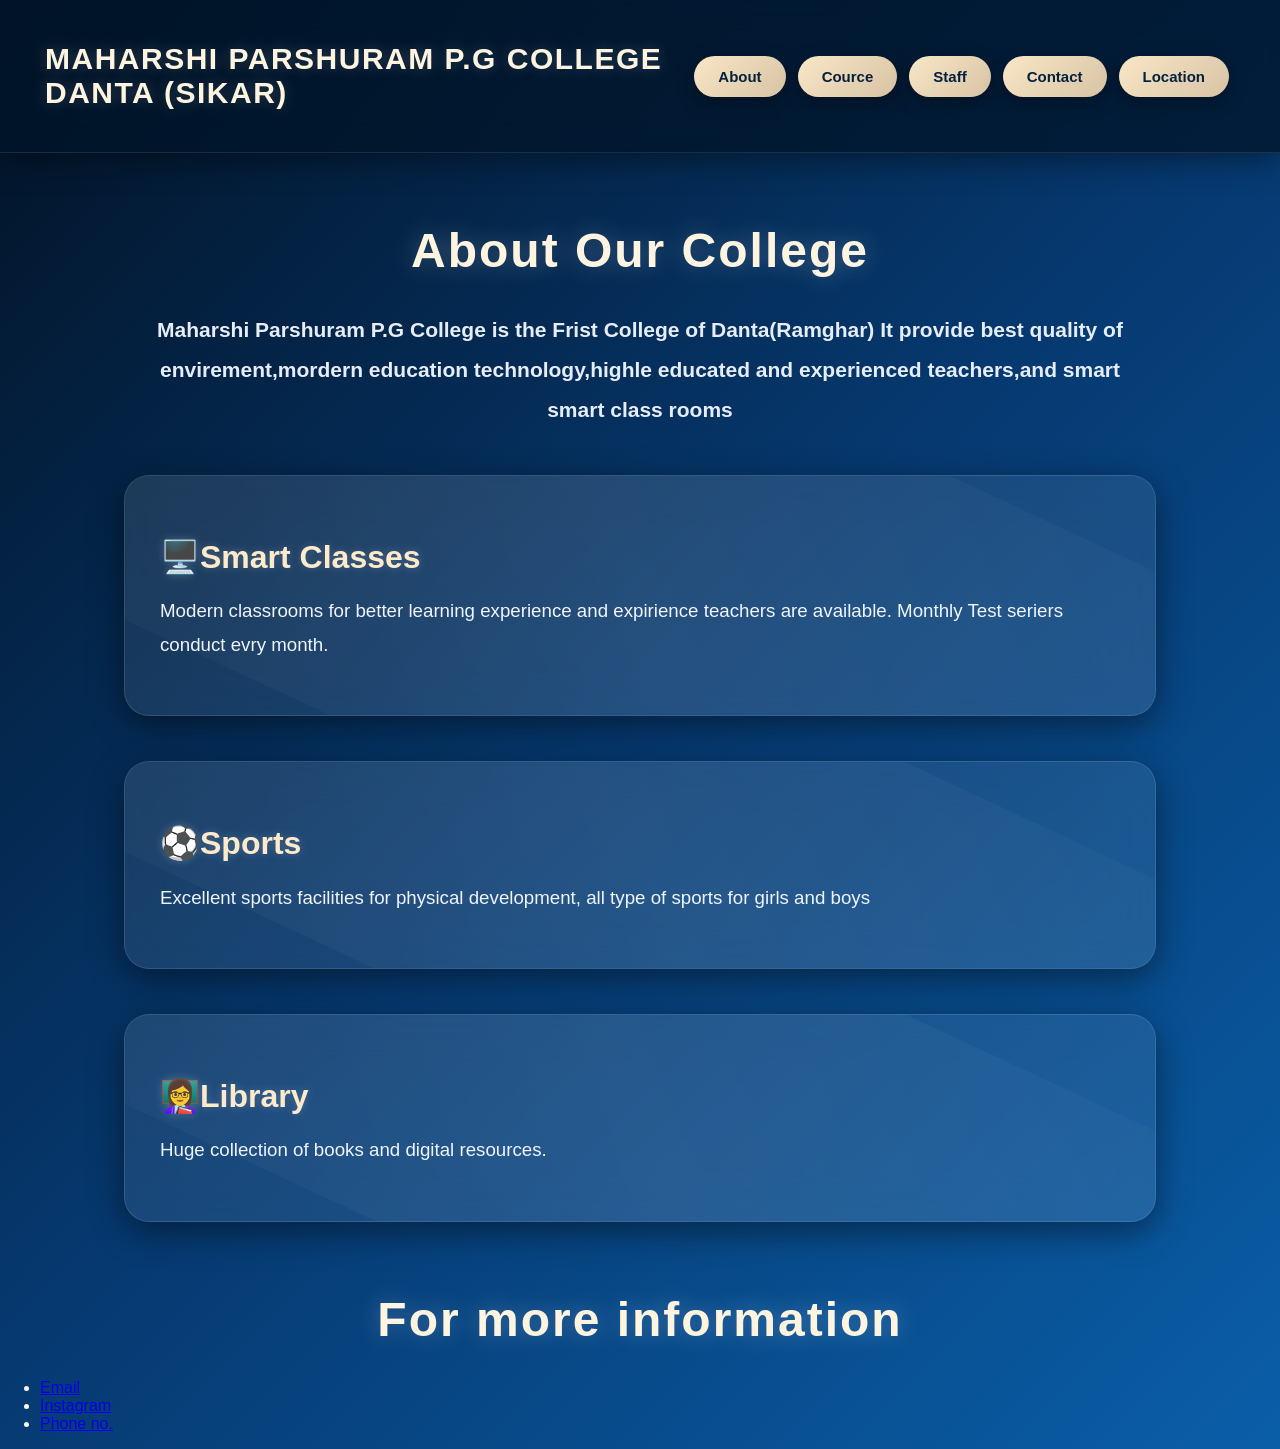
==== explore.html @ fa6e2a38 "Add files via upload" ====
<!doctype html>
<html lang="en">
  <head>
    <meta charset="UTF-8" />
    <meta name="viewport" content="width=device-width, initial-scale=1.0" />
    <title>Document</title>
    <link rel="stylesheet" href="frist paje.css" />
  </head>
  <body>
    <a href="frist paje.css"></a>

    <div>
      <h1>Maharshi Parshuram P.G college danta (sikar)</h1>
      <button>About</button>
      <button>Cource</button>
      <button>Staff</button>
      <button>Contact</button>
      <button>Location</button>
    </div>

    <h1>About Our College</h1>
    <h3>
      Maharshi Parshuram P.G College is the Frist College of Danta(Ramghar) It
      provide best quality of envirement,mordern education technology,highle
      educated and experienced teachers,and smart smart class rooms
    </h3>

    <sectiona>
      <h2>🖥️Smart Classes</h2>
      <h3>
        Modern classrooms for better learning experience and expirience teachers
        are available. Monthly Test seriers conduct evry month.
      </h3>
    </sectiona>
    <sectionb>
      <h2>⚽Sports</h2>
      <h3>
        Excellent sports facilities for physical development, all type of sports
        for girls and boys
      </h3>
    </sectionb>
    <sectionc>
      <h2>👩‍🏫Library</h2>
      <h3>Huge collection of books and digital resources.</h3>
    </sectionc>

    <h1>For more information</h1>
    <ul>
      <li><a href="emailto:mppgcdanta@gmail.com">Email</a></li>
      <li><a href="https://instagram.com/mpcollagedanta">Instagram</a></li>
      <li><a href="tel:91+9413344372">Phone no.</a></li>
    </ul>
  </body>
</html>
---- frist paje.css ----
body{
    margin: 0;
    padding: 0;
    font-family: 'Poppins', sans-serif;
    background: linear-gradient(135deg, #021224, #063970, #0a5ea8);
    color: #fdf6ec;
    overflow-x: hidden;
}

/* Luxury Navbar */
div{
    display: flex;
    justify-content: space-between;
    align-items: center;
    padding: 22px 45px;
    background: rgba(0, 20, 40, 0.75);
    backdrop-filter: blur(15px);
    border-bottom: 1px solid rgba(255,255,255,0.1);
    box-shadow: 0 8px 30px rgba(0,0,0,0.4);
}

div h1{
    font-size: 30px;
    color: #fff4df;
    letter-spacing: 1.5px;
    text-transform: uppercase;
    text-shadow: 0 0 15px rgba(255,255,255,0.2);
}

/* Premium Buttons */
button{
    background: linear-gradient(135deg, #f8e7c7, #d8c3a5);
    color: #03203f;
    border: none;
    padding: 12px 24px;
    margin: 6px;
    border-radius: 50px;
    font-size: 15px;
    font-weight: bold;
    cursor: pointer;
    transition: all 0.4s ease;
    box-shadow: 0 5px 18px rgba(0,0,0,0.35);
}

button:hover{
    background: transparent;
    color: #fff4df;
    border: 1px solid #f8e7c7;
    transform: translateY(-4px) scale(1.05);
    box-shadow: 0 10px 25px rgba(0,0,0,0.5);
}

/* Main Heading */
body > h1{
    text-align: center;
    margin-top: 70px;
    font-size: 48px;
    color: #fff4df;
    text-shadow: 0 0 25px rgba(255,255,255,0.25);
    letter-spacing: 2px;
}

/* Description */
body > h3{
    width: 78%;
    margin: auto;
    margin-top: 25px;
    text-align: center;
    font-size: 21px;
    line-height: 1.9;
    color: #e6edf7;
}

/* Luxury Cards */
sectiona,
sectionb,
sectionc{
    display: block;
    width: 75%;
    margin: 45px auto;
    padding: 35px;
    border-radius: 25px;
    background: rgba(255,255,255,0.08);
    backdrop-filter: blur(20px);
    border: 1px solid rgba(255,255,255,0.12);
    box-shadow: 0 10px 35px rgba(0,0,0,0.45);
    transition: all 0.5s ease;
    position: relative;
    overflow: hidden;
}

/* Glow Effect */
sectiona::before,
sectionb::before,
sectionc::before{
    content: "";
    position: absolute;
    top: -50%;
    left: -50%;
    width: 200%;
    height: 200%;
    background: linear-gradient(
        45deg,
        transparent,
        rgba(255,255,255,0.05),
        transparent
    );
    transform: rotate(25deg);
}

sectiona:hover,
sectionb:hover,
sectionc:hover{
    transform: translateY(-8px) scale(1.02);
    background: rgba(255,255,255,0.12);
    box-shadow: 0 15px 45px rgba(0,0,0,0.6);
}

sectiona h2,
sectionb h2,
sectionc h2{
    color: #ffe9c9;
    font-size: 32px;
    margin-bottom: 15px;
    text-shadow: 0 0 10px rgba(255,255,255,0.2);
}

sectiona h3,
sectionb h3,
sectionc h3{
    color: #eef4ff;
    line-height: 1.8;
    font-weight: 400;
}

/* Smooth Scroll */
html{
    scroll-behavior: smooth;
}
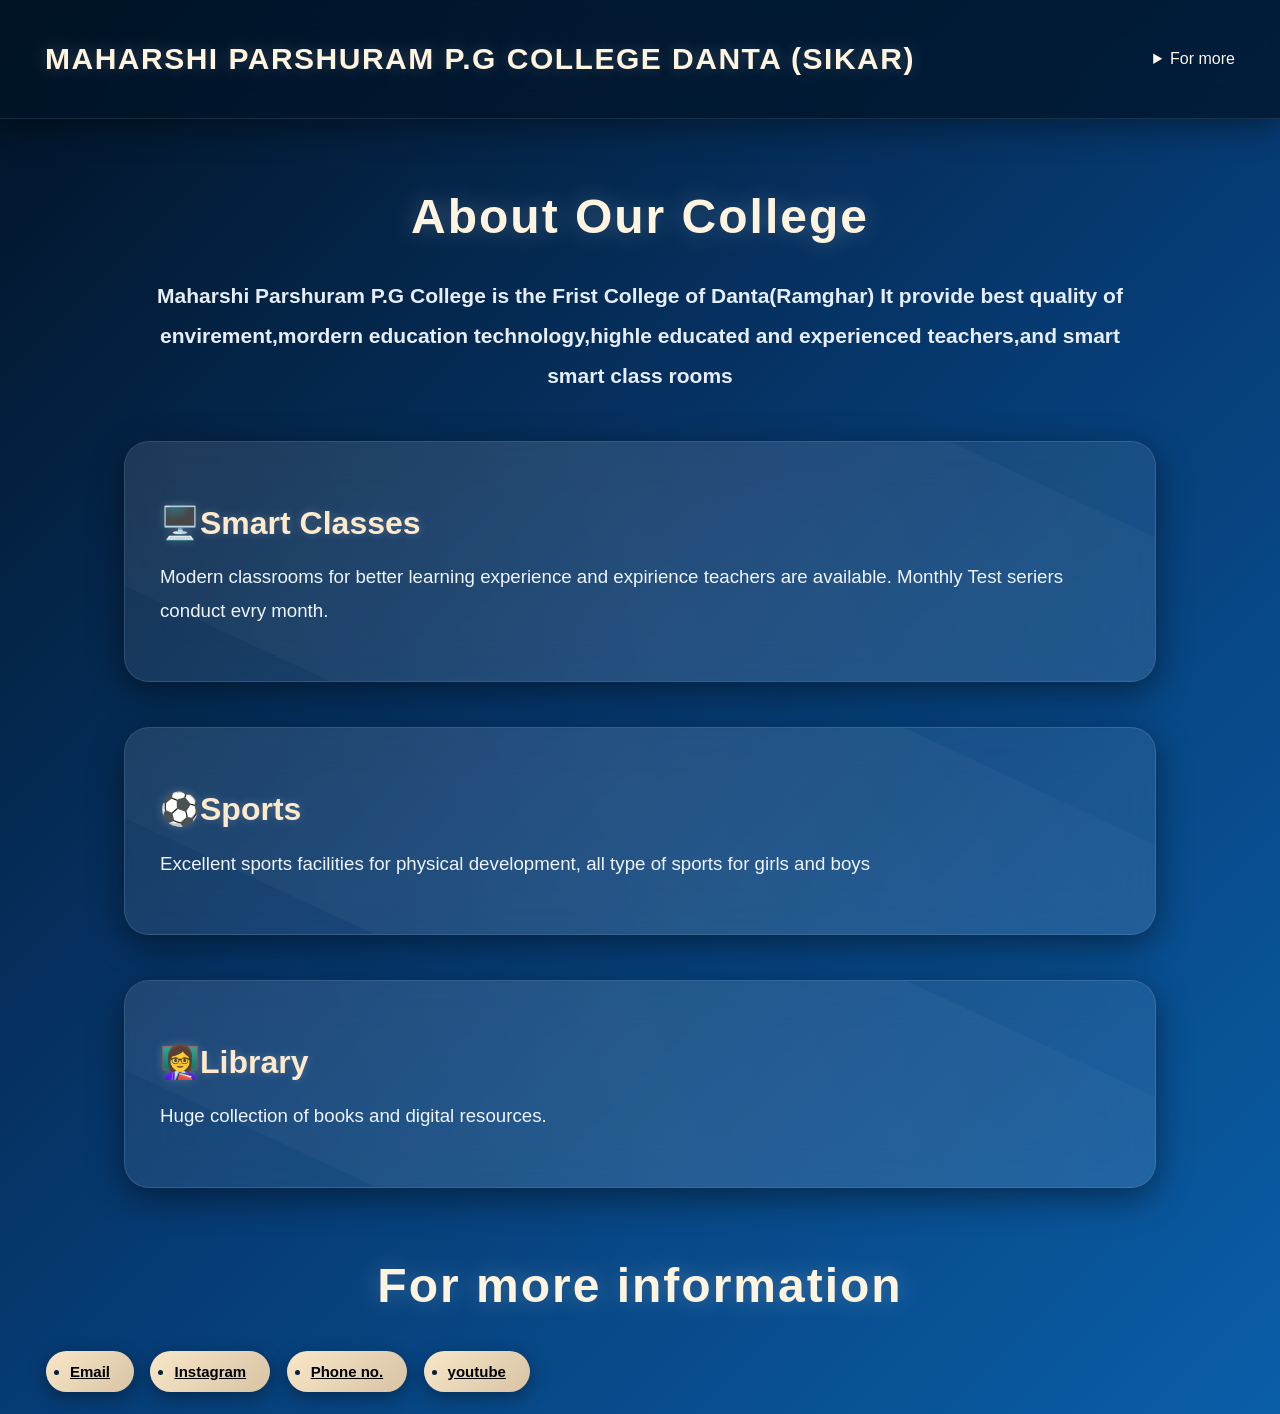
==== commit 7f7418b4: "Add files via upload" ====
--- a/explore.html
+++ b/explore.html
@@ -5,17 +5,28 @@
     <meta name="viewport" content="width=device-width, initial-scale=1.0" />
     <title>Document</title>
     <link rel="stylesheet" href="frist paje.css" />
+    <style>
+      a{
+        color: black;
+      }
+    </style>
   </head>
   <body>
     <a href="frist paje.css"></a>
 
     <div>
       <h1>Maharshi Parshuram P.G college danta (sikar)</h1>
+      <details>
+        <summary>For more</summary>
+        <p>
       <button>About</button>
       <button>Cource</button>
       <button>Staff</button>
       <button>Contact</button>
       <button>Location</button>
+        </p>
+      </details>
+      
     </div>
 
     <h1>About Our College</h1>
@@ -46,9 +57,10 @@
 
     <h1>For more information</h1>
     <ul>
-      <li><a href="emailto:mppgcdanta@gmail.com">Email</a></li>
-      <li><a href="https://instagram.com/mpcollagedanta">Instagram</a></li>
-      <li><a href="tel:91+9413344372">Phone no.</a></li>
+      <button><li><a href="emailto:mppgcdanta@gmail.com">Email</a></li></button>
+      <button><li><a href="https://instagram.com/mpcollagedanta">Instagram</a></li></button>
+      <button><li><a href="tel:91+9413344372">Phone no.</a></li></button>
+      <button><li><a href="https://www.youtube.com/@Mpcollegedanta">youtube</a></li></button>
     </ul>
   </body>
 </html>
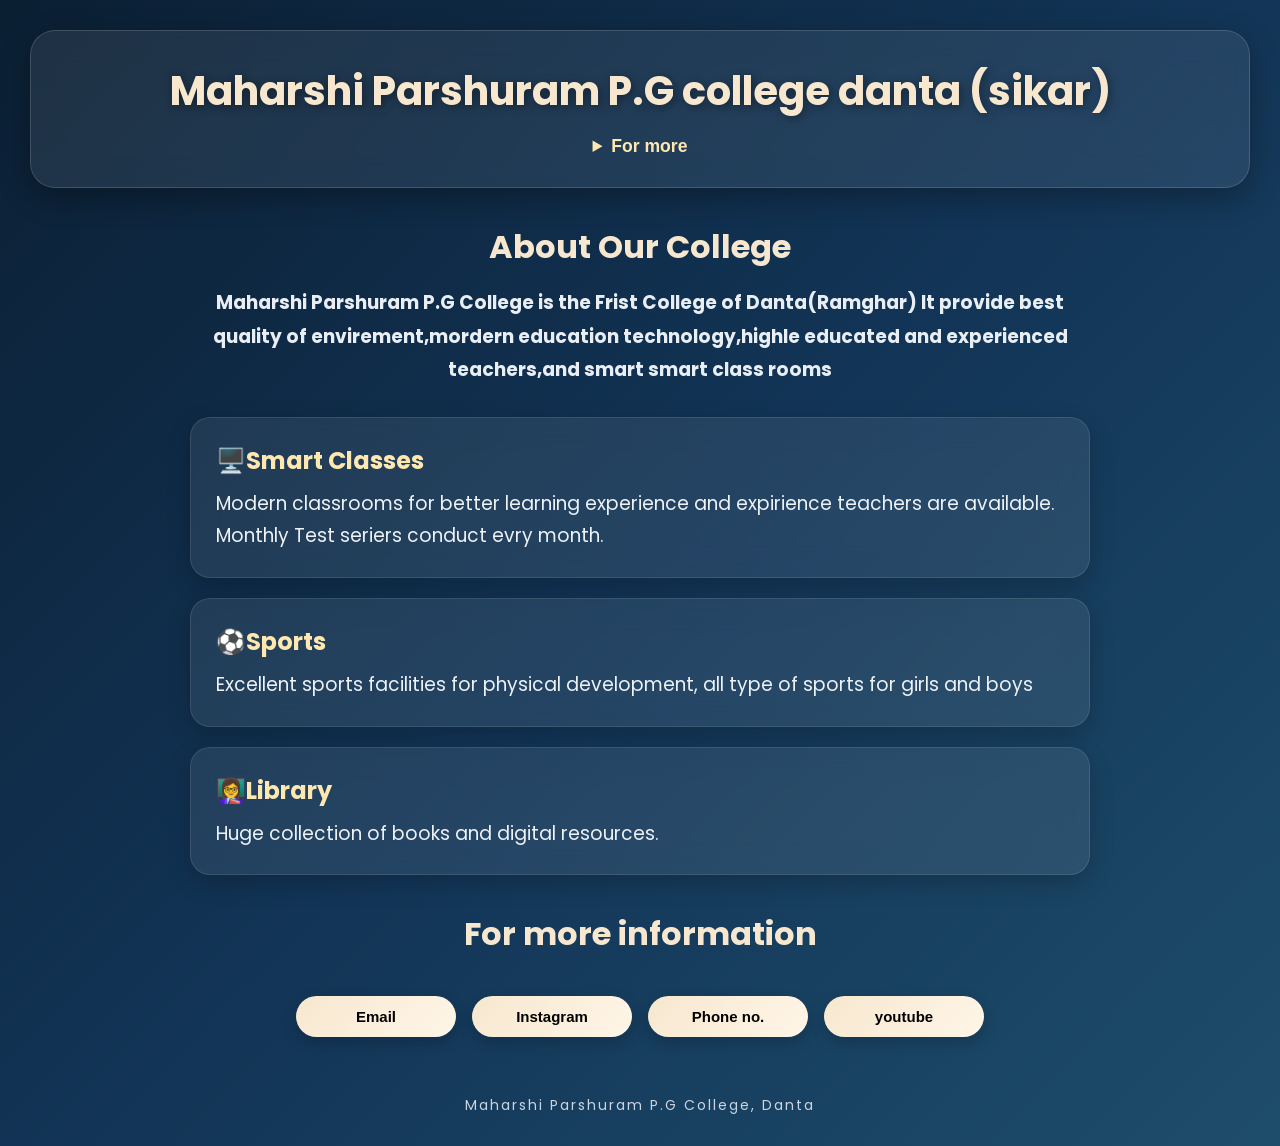
==== commit 09955339: "Add files via upload" ====
--- a/explore.html
+++ b/explore.html
@@ -3,12 +3,14 @@
   <head>
     <meta charset="UTF-8" />
     <meta name="viewport" content="width=device-width, initial-scale=1.0" />
-    <title>Document</title>
-    <link rel="stylesheet" href="frist paje.css" />
+    <title>maharshi parshuram college explore paje</title>
+    <link rel="stylesheet" href="explore.css" />
     <style>
       a{
-        color: black;
+      color: black;
+
       }
+      
     </style>
   </head>
   <body>
@@ -24,6 +26,12 @@
       <button>Staff</button>
       <button>Contact</button>
       <button>Location</button>
+      <button><a href="Management.html">Management</a></button>
+      <button>facilities</button>
+      <button>Gallery</button>
+      <button>Video</button>
+      <button>Downloads</button>
+      <button>Login</button>
         </p>
       </details>
       
--- a/explore.css
+++ b/explore.css
@@ -0,0 +1,177 @@
+/* Google Font */
+@import url('https://fonts.googleapis.com/css2?family=Poppins:wght@300;400;500;600;700&display=swap');
+
+*{
+    margin:0;
+    padding:0;
+    box-sizing:border-box;
+    font-family:'Poppins',sans-serif;
+}
+
+body{
+    background: linear-gradient(135deg,#0b1f33,#123456,#1e4d6b);
+    min-height:100vh;
+    padding:30px;
+    color:#f8f5ef;
+}
+
+/* Header */
+div{
+    background: rgba(255,255,255,0.08);
+    backdrop-filter: blur(15px);
+    border:1px solid rgba(255,255,255,0.15);
+    border-radius:25px;
+    padding:30px;
+    text-align:center;
+    box-shadow:0 10px 30px rgba(0,0,0,0.3);
+    margin-bottom:30px;
+}
+
+div h1{
+    font-size:2.5rem;
+    color:#f7e7ce;
+    margin-bottom:15px;
+    text-shadow:2px 2px 10px rgba(0,0,0,0.4);
+}
+
+/* Details */
+details{
+    margin-top:15px;
+}
+
+summary{
+    cursor:pointer;
+    font-size:1.1rem;
+    color:#ffe8b0;
+    font-weight:600;
+}
+
+/* Buttons */
+button{
+    background:linear-gradient(135deg,#f7e7ce,#fff6e8);
+    color:#123456;
+    border:none;
+    padding:12px 22px;
+    margin:8px;
+    border-radius:30px;
+    font-size:15px;
+    font-weight:600;
+    cursor:pointer;
+    transition:0.4s;
+    box-shadow:0 5px 15px rgba(0,0,0,0.2);
+}
+
+button:hover{
+    transform:translateY(-5px);
+    background:#ffd27f;
+    box-shadow:0 10px 25px rgba(255,210,127,0.4);
+}
+
+/* Main Heading */
+body > h1{
+    text-align:center;
+    color:#f7e7ce;
+    margin:35px 0 15px;
+    font-size:2rem;
+}
+
+body > h3{
+    text-align:center;
+    max-width:900px;
+    margin:0 auto 30px;
+    line-height:1.8;
+    color:#e8eef4;
+}
+
+/* Feature Cards */
+sectiona,
+sectionb,
+sectionc{
+    display:block;
+    background:rgba(255,255,255,0.08);
+    backdrop-filter:blur(15px);
+    border-radius:20px;
+    padding:25px;
+    margin:20px auto;
+    max-width:900px;
+    border:1px solid rgba(255,255,255,0.1);
+    transition:0.4s;
+    box-shadow:0 8px 25px rgba(0,0,0,0.2);
+}
+
+sectiona:hover,
+sectionb:hover,
+sectionc:hover{
+    transform:translateY(-8px);
+    background:rgba(255,255,255,0.12);
+}
+
+sectiona h2,
+sectionb h2,
+sectionc h2{
+    color:#ffe8b0;
+    margin-bottom:10px;
+}
+
+sectiona h3,
+sectionb h3,
+sectionc h3{
+    color:#edf2f7;
+    font-weight:400;
+    line-height:1.7;
+}
+
+/* Contact Section */
+ul{
+    display:flex;
+    justify-content:center;
+    flex-wrap:wrap;
+    list-style:none;
+    margin-top:30px;
+}
+
+ul li{
+    list-style:none;
+}
+
+ul button{
+    min-width:160px;
+}
+
+a{
+    text-decoration:none;
+    color:#123456;
+    font-weight:600;
+}
+
+/* Footer Style Effect */
+body::after{
+    content:"Maharshi Parshuram P.G College, Danta";
+    display:block;
+    text-align:center;
+    margin-top:50px;
+    color:#cbd5e1;
+    font-size:14px;
+    letter-spacing:2px;
+}
+
+/* Mobile */
+@media(max-width:768px){
+
+    div h1{
+        font-size:1.8rem;
+    }
+
+    body > h1{
+        font-size:1.6rem;
+    }
+
+    button{
+        width:90%;
+    }
+
+    ul{
+        flex-direction:column;
+        align-items:center;
+    }
+}
